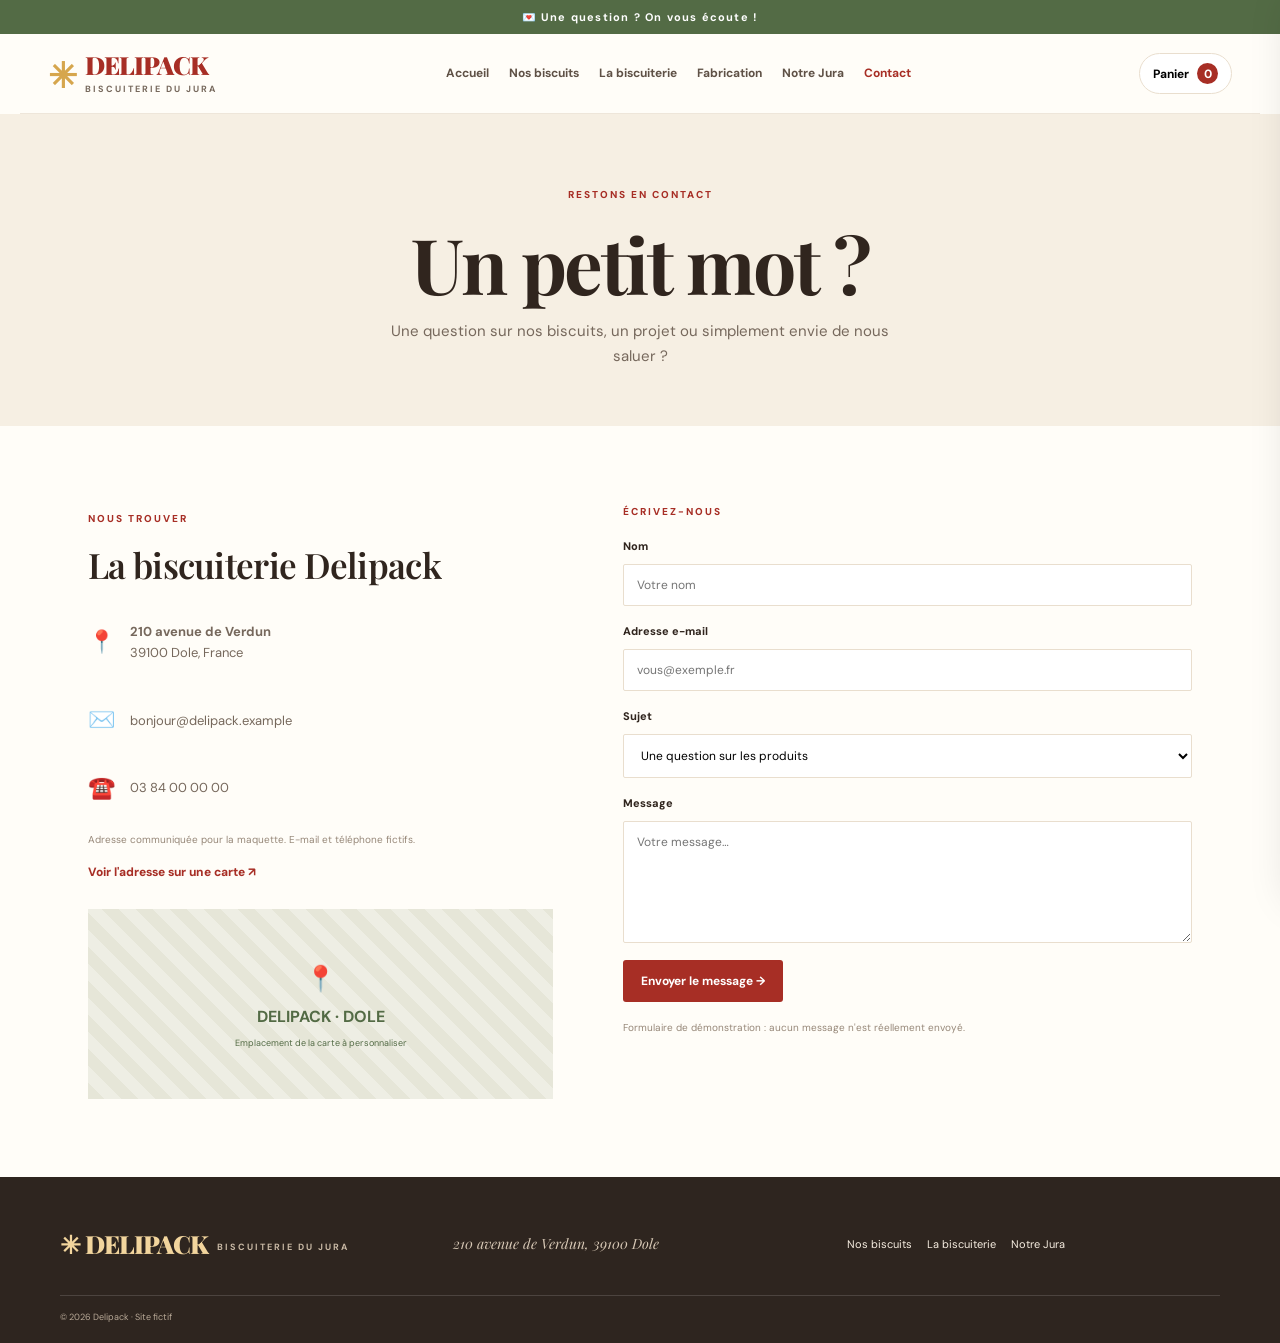
==== contact.html @ c989d58b "Add files via upload" ====
<!doctype html><html lang="fr"><head><meta charset="utf-8"><meta name="viewport" content="width=device-width,initial-scale=1"><title>Contact — Delipack</title><link rel="stylesheet" href="style.css"></head><body>
<div class="announcement">💌 Une question ? On vous écoute !</div><header class="header"><a class="logo" href="index.html"><span class="logo-icon">✳</span><span>DELIPACK<small>BISCUITERIE DU JURA</small></span></a><button class="menu-toggle">☰</button><nav class="nav"><a href="index.html">Accueil</a><a href="produits.html">Nos biscuits</a><a href="histoire.html">La biscuiterie</a><a href="fabrication.html">Fabrication</a><a href="jura.html">Notre Jura</a><a class="active" href="contact.html">Contact</a></nav><button class="cart-open">Panier <span class="cart-count">0</span></button></header>
<main><section class="page-hero"><span class="eyebrow">RESTONS EN CONTACT</span><h1>Un petit mot ?</h1><p>Une question sur nos biscuits, un projet ou simplement envie de nous saluer ?</p></section>
<section class="contact-layout section"><div class="contact-details"><span class="eyebrow">NOUS TROUVER</span><h2>La biscuiterie Delipack</h2><div class="detail-line"><span>📍</span><p><b>210 avenue de Verdun</b><br>39100 Dole, France</p></div><div class="detail-line"><span>✉️</span><p>bonjour@delipack.example</p></div><div class="detail-line"><span>☎️</span><p>03 84 00 00 00</p></div><p class="small-note">Adresse communiquée pour la maquette. E-mail et téléphone fictifs.</p><a class="text-link" target="_blank" rel="noopener" href="https://www.google.com/maps/search/?api=1&query=210+avenue+de+Verdun+39100+Dole">Voir l'adresse sur une carte ↗</a><div class="map-placeholder"><span>📍</span><b>DELIPACK · DOLE</b><small>Emplacement de la carte à personnaliser</small></div></div>
<form class="contact-form"><span class="eyebrow">ÉCRIVEZ-NOUS</span><label for="name">Nom</label><input id="name" required placeholder="Votre nom"><label for="email">Adresse e-mail</label><input id="email" type="email" required placeholder="vous@exemple.fr"><label for="topic">Sujet</label><select id="topic"><option>Une question sur les produits</option><option>Demande professionnelle</option><option>Distribution / partenariat</option><option>Autre gourmandise</option></select><label for="message">Message</label><textarea id="message" rows="6" required placeholder="Votre message…"></textarea><button class="button">Envoyer le message →</button><small class="form-feedback"></small><p class="small-note">Formulaire de démonstration : aucun message n'est réellement envoyé.</p></form></section></main>
<footer class="footer"><div class="footer-main"><a class="logo footer-logo" href="index.html">✳ DELIPACK<small>BISCUITERIE DU JURA</small></a><p>210 avenue de Verdun, 39100 Dole</p><div class="footer-links"><a href="produits.html">Nos biscuits</a><a href="histoire.html">La biscuiterie</a><a href="jura.html">Notre Jura</a></div></div><div class="footer-bottom">© 2026 Delipack · Site fictif</div></footer><div class="cart-backdrop"></div><aside class="cart-panel"><div class="cart-head"><h2>Ton panier</h2><button class="cart-close">×</button></div><div class="cart-items"></div><div class="cart-total"><span>Total</span><b>0,00 €</b></div><button class="button checkout-demo">Valider ma commande</button><small class="cart-note">Démo sans paiement.</small></aside><div class="toast"></div><script src="script.js"></script></body></html>
---- style.css ----
@import url('https://fonts.googleapis.com/css2?family=DM+Sans:wght@400;500;600;700;800&family=Playfair+Display:ital,wght@0,500;0,600;0,700;1,500;1,600&display=swap');
:root{--red:#a72e25;--red2:#c64b38;--cream:#f6efe3;--paper:#fffdf8;--ink:#30251e;--muted:#76685c;--green:#536b45;--gold:#d6a64d;--line:#e9dece;--shadow:0 18px 50px #38241612}
*{box-sizing:border-box}html{scroll-behavior:smooth}body{margin:0;background:var(--paper);color:var(--ink);font-family:'DM Sans',Arial,sans-serif;line-height:1.65}a{color:inherit}.announcement{background:var(--green);color:white;text-align:center;padding:8px 15px;font-size:11px;letter-spacing:1.2px;font-weight:700}.announcement span{opacity:.5}.header{max-width:1240px;margin:auto;padding:18px 28px;display:flex;align-items:center;justify-content:space-between;gap:22px;position:sticky;top:0;background:#fffdf8ed;backdrop-filter:blur(12px);z-index:20;border-bottom:1px solid #eee6da}.logo{display:flex;align-items:center;gap:9px;text-decoration:none;color:var(--red);font:900 25px/1 'Playfair Display',Georgia,serif;letter-spacing:-1px;white-space:nowrap}.logo-icon{font-size:35px;color:var(--gold)}.logo small{display:block;font:700 9px 'DM Sans',sans-serif;letter-spacing:2px;color:var(--muted);margin-top:6px}.nav{display:flex;align-items:center;gap:20px}.nav a{text-decoration:none;font-size:12px;font-weight:700;color:#5f5146;white-space:nowrap}.nav a:hover,.nav a.active{color:var(--red)}.cart-open{border:1px solid var(--line);background:white;padding:9px 13px;border-radius:30px;font:700 12px 'DM Sans';cursor:pointer;white-space:nowrap}.cart-count{display:inline-grid;place-items:center;background:var(--red);color:white;width:21px;height:21px;border-radius:50%;margin-left:5px}.menu-toggle{display:none;border:0;background:none;font-size:25px}.hero{max-width:1240px;margin:24px auto 62px;padding:55px 5%;background:var(--cream);min-height:490px;display:grid;grid-template-columns:1.05fr .95fr;gap:40px;align-items:center;position:relative;overflow:hidden}.eyebrow{color:var(--red);font-size:10px;font-weight:800;letter-spacing:2px}.hero h1,.page-hero h1{font:700 clamp(50px,6vw,78px)/1.02 'Playfair Display',Georgia,serif;letter-spacing:-2.5px;margin:17px 0}.hero h1 em,.page-hero h1 em{color:var(--red);font-weight:500}.hero-text>p,.page-hero p{color:var(--muted);max-width:480px;font-size:15px}.actions{display:flex;align-items:center;gap:23px;flex-wrap:wrap;margin-top:25px}.button{display:inline-flex;align-items:center;justify-content:center;gap:20px;background:var(--red);color:white;border:0;border-radius:3px;padding:13px 18px;text-decoration:none;font:700 12px 'DM Sans';cursor:pointer;transition:.2s}.button:hover{background:#7e211c;transform:translateY(-2px)}.underlink,.text-link{font-size:12px;color:var(--red);font-weight:800;text-decoration:none}.hero-points{display:flex;gap:16px;flex-wrap:wrap;margin-top:35px;color:var(--green);font-size:10px;font-weight:700}.image-placeholder{position:relative;display:flex;flex-direction:column;align-items:center;justify-content:center;text-align:center;gap:7px;color:#806c55;background:linear-gradient(135deg,#ead9bc,#f7ead4 55%,#d5d0ad);border:1px dashed #b9a17e;overflow:hidden;min-height:150px}.image-placeholder:before{content:"";position:absolute;inset:0;background:radial-gradient(circle at 25% 25%,#fff7 0 2px,transparent 3px),radial-gradient(circle at 70% 65%,#fff6 0 2px,transparent 3px);background-size:34px 34px;opacity:.6}.image-placeholder>*{position:relative;z-index:1}.image-placeholder .placeholder-icon,.image-placeholder>span{font-size:36px}.image-placeholder strong{font:600 16px 'Playfair Display'}.image-placeholder small{font:10px monospace;opacity:.75}.hero-image{min-height:350px;border:8px solid #fff9;box-shadow:var(--shadow);border-radius:3px}.hero-seal{position:absolute;right:45%;bottom:35px;width:78px;height:78px;border-radius:50%;background:var(--red);color:white;border:2px dashed #f3d7a6;display:grid;place-content:center;text-align:center;font-size:9px;line-height:1.2;transform:rotate(-12deg);box-shadow:0 5px 14px #0002}.hero-seal b{font:700 22px 'Playfair Display'}.ticker{display:flex;justify-content:center;gap:25px;flex-wrap:wrap;padding:13px;background:var(--red);color:white;font-size:10px;letter-spacing:2px;font-weight:800}.section{max-width:1160px;margin:78px auto;padding:0 28px}.section-head{display:flex;align-items:end;justify-content:space-between;margin-bottom:27px}.section h2,.feature-copy h2,.promise h2,.jura-copy h2{font:600 37px/1.16 'Playfair Display';letter-spacing:-.7px;margin:8px 0}.product-grid{display:grid;grid-template-columns:repeat(3,1fr);gap:22px}.product-card{background:white;border:1px solid var(--line);box-shadow:0 5px 22px #38241608;transition:.25s}.product-card:hover{transform:translateY(-4px);box-shadow:var(--shadow)}.product-photo{height:205px;border:0}.product-photo>span{font-size:70px;filter:drop-shadow(0 8px 7px #43281935)}.product-photo small{font:10px monospace}.product-info{padding:18px}.tag,.step{font-size:9px;letter-spacing:1.6px;color:var(--red);font-weight:800}.product-info h3{font:600 22px 'Playfair Display';margin:5px 0}.product-info p{font-size:12px;color:var(--muted);min-height:42px}.price-line{display:flex;align-items:center;justify-content:space-between;margin-top:16px}.price-line>b{color:var(--red);font-size:16px}.add-to-cart{background:var(--cream);border:0;padding:10px 12px;color:var(--red);font:700 11px 'DM Sans';cursor:pointer}.add-to-cart:hover{background:#eadcc8}.split-feature{display:grid;grid-template-columns:1fr 1fr;background:var(--green);color:white;min-height:370px}.feature-image{min-height:370px;border:0;background:linear-gradient(135deg,#a8b18b,#d9d0a8)}.feature-copy{padding:55px clamp(28px,6vw,90px);align-self:center}.feature-copy .eyebrow{color:#e6c77d}.feature-copy h2{font-size:42px}.feature-copy p{color:#e3e8d9;font-size:13px;max-width:420px}.button-light{background:#f4e7d1;color:var(--green);margin-top:15px}.promise{display:grid;grid-template-columns:.8fr 1.2fr;gap:45px;align-items:start}.promise-items{display:grid;grid-template-columns:repeat(3,1fr);gap:17px}.promise-items article{border-left:1px solid var(--line);padding-left:17px}.promise-items article>span{font-size:28px}.promise-items h3{font:600 17px 'Playfair Display'}.promise-items p{font-size:11px;color:var(--muted)}.newsletter{max-width:1100px;margin:75px auto;padding:35px;background:#edf0e6;display:flex;justify-content:space-between;align-items:center;gap:25px;flex-wrap:wrap}.newsletter h2{font:600 29px 'Playfair Display';margin:5px 0}.newsletter p{font-size:12px;color:var(--muted);margin:0}.newsletter-form{display:flex;gap:8px;flex-wrap:wrap}.newsletter input,.contact-form input,.contact-form textarea,.contact-form select,.catalog-tools input{padding:12px 13px;border:1px solid var(--line);background:white;border-radius:2px;font:12px 'DM Sans';min-width:220px}.newsletter-form .button{margin:0}.form-feedback{display:block;color:var(--green);font-size:11px;width:100%}.footer{background:#2e251f;color:#f7eee1;padding:43px max(28px,calc((100% - 1160px)/2)) 18px}.footer-main{display:grid;grid-template-columns:1fr 1fr 1fr;gap:20px;align-items:center}.footer-logo{color:#f2d59d}.footer-logo small{color:#c9b9a5}.footer-main p{font:italic 14px 'Playfair Display';color:#d8c9b6}.footer-links{display:flex;gap:15px;flex-wrap:wrap}.footer-links a{font-size:11px;text-decoration:none;color:#f7eee1}.address{grid-column:1/-1;font-size:11px;color:#d8c9b6}.footer-bottom{border-top:1px solid #ffffff24;margin-top:28px;padding-top:14px;display:flex;justify-content:space-between;color:#b9aa98;font-size:9px}.page-hero{background:var(--cream);text-align:center;padding:66px 20px 58px}.page-hero p{margin:0 auto;max-width:540px}.crumb{font-size:9px;letter-spacing:2px;color:#9a8876;margin-top:30px}.crumb span{color:var(--red);padding:0 8px}.catalog-tools{display:flex;justify-content:space-between;gap:18px;flex-wrap:wrap;margin-bottom:25px}.filters{display:flex;gap:7px;flex-wrap:wrap}.filter{border:1px solid var(--line);background:white;padding:9px 14px;font:700 10px 'DM Sans';cursor:pointer}.filter.active,.filter:hover{background:var(--green);color:white;border-color:var(--green)}.catalog-tools input{min-width:240px}.catalog-grid{grid-template-columns:repeat(3,1fr)}.no-results{text-align:center;padding:30px;background:var(--cream)}.disclaimer,.small-note{font-size:10px;color:#968778}.disclaimer{text-align:center;margin-top:30px}.story{display:grid;grid-template-columns:.9fr 1.1fr;gap:55px;align-items:center}.story-photo{min-height:360px}.story h2,.contact-details h2{font:600 35px 'Playfair Display';margin:10px 0}.story p{font-size:13px;color:var(--muted)}.timeline{max-width:850px}.timeline-list{margin-top:25px}.timeline-list article{display:grid;grid-template-columns:65px 1fr;gap:18px;padding:18px 0;border-top:1px solid var(--line)}.timeline-list article>b{font:600 30px 'Playfair Display';color:var(--red)}.timeline-list h3{font:600 19px 'Playfair Display';margin:0}.timeline-list p{font-size:12px;color:var(--muted);margin:5px 0}.process{max-width:960px;margin:auto}.process article{display:grid;grid-template-columns:280px 1fr;gap:40px;align-items:center;padding:22px 0;border-bottom:1px solid var(--line)}.process-img{min-height:180px}.process-text h2{font:600 27px 'Playfair Display';margin:5px 0}.process-text p{font-size:13px;color:var(--muted);max-width:560px}.packaging-band{background:var(--cream);padding:55px max(28px,calc((100% - 1160px)/2))}.packaging-band>div:first-child p{font-size:13px;color:var(--muted)}.pack-levels{display:grid;grid-template-columns:repeat(3,1fr);gap:18px;margin-top:25px}.pack-levels article{background:white;padding:14px}.pack-levels article>b{font-size:9px;letter-spacing:1.5px;color:var(--red)}.pack-img{min-height:145px;margin-top:10px}.pack-levels h3{font:600 17px 'Playfair Display';margin:10px 0 0}.pack-levels p{font-size:11px;color:var(--muted);margin:3px 0}.jura-mosaic{display:grid;grid-template-columns:1.3fr 1fr;grid-template-rows:190px 190px;gap:16px}.jura-large{grid-row:span 2;min-height:396px}.jura-small{min-height:190px}.jura-copy h2{margin-bottom:25px}.local-cards{display:grid;grid-template-columns:repeat(3,1fr);gap:20px}.local-cards article{padding:22px;border:1px solid var(--line);background:white}.local-cards span{font-size:30px}.local-cards h3{font:600 19px 'Playfair Display'}.local-cards p{font-size:12px;color:var(--muted)}.quote-block{text-align:center;background:var(--green);color:white;padding:55px 20px}.quote-block p{font:italic 25px 'Playfair Display';margin:0 0 8px}.quote-block small{font-size:10px;color:#e4e8d9}.contact-layout{display:grid;grid-template-columns:.9fr 1.1fr;gap:70px}.detail-line{display:flex;gap:15px;align-items:center;margin:20px 0}.detail-line>span{font-size:22px}.detail-line p{font-size:13px;color:var(--muted)}.map-placeholder{height:190px;margin-top:25px;background:repeating-linear-gradient(45deg,#e6e6d8,#e6e6d8 12px,#eeeeE4 12px,#eeeeE4 24px);display:flex;flex-direction:column;align-items:center;justify-content:center;color:var(--green);gap:5px}.map-placeholder span{font-size:25px}.map-placeholder small{font-size:9px}.contact-form{display:flex;flex-direction:column;gap:9px}.contact-form label{font-size:11px;font-weight:800;margin-top:7px}.contact-form textarea{resize:vertical}.contact-form .button{align-self:flex-start;margin-top:8px}.contact-form .small-note{margin:0}.cart-backdrop{position:fixed;inset:0;background:#1e1712a6;z-index:40;opacity:0;pointer-events:none;transition:.25s}.cart-panel{position:fixed;z-index:41;right:0;top:0;height:100vh;width:min(420px,100%);background:var(--paper);padding:25px;transform:translateX(105%);transition:.3s;display:flex;flex-direction:column;box-shadow:-10px 0 40px #0002}.cart-visible .cart-backdrop{opacity:1;pointer-events:auto}.cart-visible .cart-panel{transform:translateX(0)}.cart-head{display:flex;justify-content:space-between;align-items:center;border-bottom:1px solid var(--line);padding-bottom:15px}.cart-head h2{font:600 27px 'Playfair Display';margin:0}.cart-close{font-size:28px;border:0;background:none;cursor:pointer}.cart-items{overflow:auto;flex:1;padding:15px 0}.cart-row{display:grid;grid-template-columns:1fr auto;gap:10px;padding:12px 0;border-bottom:1px solid var(--line)}.cart-row strong{font:600 15px 'Playfair Display'}.cart-row small{display:block;color:var(--muted);font-size:11px}.qty-controls{display:flex;align-items:center;gap:8px}.qty-controls button{border:1px solid var(--line);background:white;width:25px;height:25px;cursor:pointer}.cart-total{display:flex;justify-content:space-between;padding:15px 0;font-weight:800;border-top:1px solid var(--line)}.cart-total b{color:var(--red)}.cart-note{font-size:10px;color:var(--muted);margin-top:10px}.checkout-demo{width:100%}.toast{position:fixed;bottom:22px;left:50%;transform:translate(-50%,20px);background:#30251e;color:white;padding:12px 18px;border-radius:3px;font-size:12px;opacity:0;pointer-events:none;transition:.25s;z-index:60}.toast.show{opacity:1;transform:translate(-50%,0)}
@media(max-width:980px){.nav{gap:11px}.nav a{font-size:10px}.hero-seal{right:43%}.promise{grid-template-columns:1fr}.footer-main{grid-template-columns:1fr 1fr}.footer-links{grid-column:1/-1}}
@media(max-width:760px){.header{padding:13px 18px;flex-wrap:wrap}.menu-toggle{display:block;order:3}.nav{display:none;order:4;width:100%;flex-direction:column;align-items:flex-start;padding:10px 0}.nav.open{display:flex}.cart-open{margin-left:auto}.hero{margin:12px;padding:35px 22px;grid-template-columns:1fr;gap:24px}.hero-image{min-height:250px}.hero-seal{right:18px;bottom:25px}.hero h1{font-size:54px}.section{margin:55px auto;padding:0 18px}.section-head{align-items:flex-start;gap:15px;flex-direction:column}.product-grid,.catalog-grid{grid-template-columns:1fr}.split-feature{grid-template-columns:1fr}.feature-image{min-height:240px}.feature-copy{padding:35px 25px}.promise-items{grid-template-columns:1fr}.promise-items article{border-left:0;border-top:1px solid var(--line);padding:15px 0}.newsletter{margin:45px 12px;padding:25px}.newsletter-form{width:100%}.newsletter-form input{width:100%}.footer-main{grid-template-columns:1fr}.footer-links{grid-column:auto}.footer-bottom{gap:10px;flex-direction:column}.page-hero{padding:50px 18px}.page-hero h1{font-size:52px}.story,.contact-layout{grid-template-columns:1fr;gap:28px}.story-photo{min-height:250px}.process article{grid-template-columns:1fr;gap:15px}.process-img{min-height:210px}.packaging-band{padding:40px 18px}.pack-levels{grid-template-columns:1fr}.jura-mosaic{grid-template-columns:1fr;grid-template-rows:220px 160px 160px}.jura-large{grid-row:auto;min-height:220px}.jura-small{min-height:160px}.local-cards{grid-template-columns:1fr}.catalog-tools{flex-direction:column}.catalog-tools input{width:100%}}
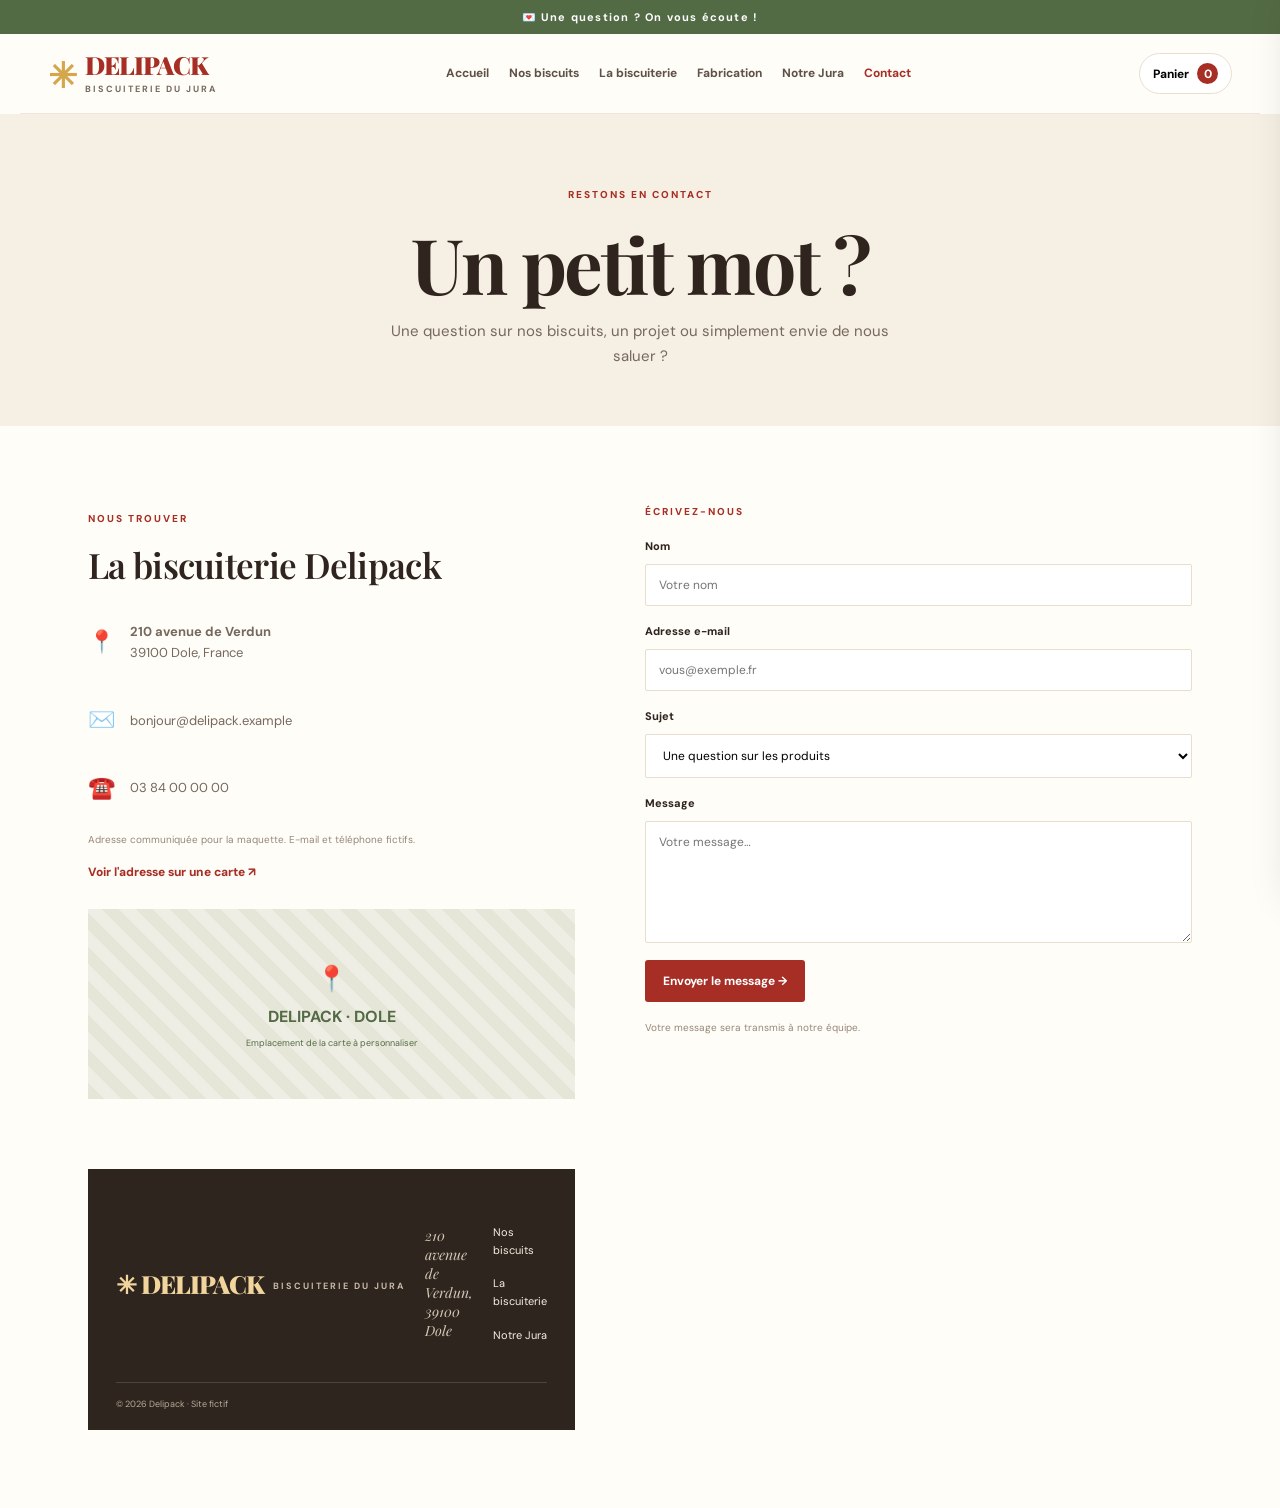
==== commit 193862df: "Update contact.html" ====
--- a/contact.html
+++ b/contact.html
@@ -2,5 +2,54 @@
 <div class="announcement">💌 Une question ? On vous écoute !</div><header class="header"><a class="logo" href="index.html"><span class="logo-icon">✳</span><span>DELIPACK<small>BISCUITERIE DU JURA</small></span></a><button class="menu-toggle">☰</button><nav class="nav"><a href="index.html">Accueil</a><a href="produits.html">Nos biscuits</a><a href="histoire.html">La biscuiterie</a><a href="fabrication.html">Fabrication</a><a href="jura.html">Notre Jura</a><a class="active" href="contact.html">Contact</a></nav><button class="cart-open">Panier <span class="cart-count">0</span></button></header>
 <main><section class="page-hero"><span class="eyebrow">RESTONS EN CONTACT</span><h1>Un petit mot ?</h1><p>Une question sur nos biscuits, un projet ou simplement envie de nous saluer ?</p></section>
 <section class="contact-layout section"><div class="contact-details"><span class="eyebrow">NOUS TROUVER</span><h2>La biscuiterie Delipack</h2><div class="detail-line"><span>📍</span><p><b>210 avenue de Verdun</b><br>39100 Dole, France</p></div><div class="detail-line"><span>✉️</span><p>bonjour@delipack.example</p></div><div class="detail-line"><span>☎️</span><p>03 84 00 00 00</p></div><p class="small-note">Adresse communiquée pour la maquette. E-mail et téléphone fictifs.</p><a class="text-link" target="_blank" rel="noopener" href="https://www.google.com/maps/search/?api=1&query=210+avenue+de+Verdun+39100+Dole">Voir l'adresse sur une carte ↗</a><div class="map-placeholder"><span>📍</span><b>DELIPACK · DOLE</b><small>Emplacement de la carte à personnaliser</small></div></div>
-<form class="contact-form"><span class="eyebrow">ÉCRIVEZ-NOUS</span><label for="name">Nom</label><input id="name" required placeholder="Votre nom"><label for="email">Adresse e-mail</label><input id="email" type="email" required placeholder="vous@exemple.fr"><label for="topic">Sujet</label><select id="topic"><option>Une question sur les produits</option><option>Demande professionnelle</option><option>Distribution / partenariat</option><option>Autre gourmandise</option></select><label for="message">Message</label><textarea id="message" rows="6" required placeholder="Votre message…"></textarea><button class="button">Envoyer le message →</button><small class="form-feedback"></small><p class="small-note">Formulaire de démonstration : aucun message n'est réellement envoyé.</p></form></section></main>
-<footer class="footer"><div class="footer-main"><a class="logo footer-logo" href="index.html">✳ DELIPACK<small>BISCUITERIE DU JURA</small></a><p>210 avenue de Verdun, 39100 Dole</p><div class="footer-links"><a href="produits.html">Nos biscuits</a><a href="histoire.html">La biscuiterie</a><a href="jura.html">Notre Jura</a></div></div><div class="footer-bottom">© 2026 Delipack · Site fictif</div></footer><div class="cart-backdrop"></div><aside class="cart-panel"><div class="cart-head"><h2>Ton panier</h2><button class="cart-close">×</button></div><div class="cart-items"></div><div class="cart-total"><span>Total</span><b>0,00 €</b></div><button class="button checkout-demo">Valider ma commande</button><small class="cart-note">Démo sans paiement.</small></aside><div class="toast"></div><script src="script.js"></script></body></html>+
+<form class="contact-form"
+      action="https://formsubmit.co/lorenzonuez@gmail.com"
+      method="POST">
+
+    <span class="eyebrow">ÉCRIVEZ-NOUS</span>
+
+    <!-- Paramètres des e-mails -->
+    <input type="hidden" name="_subject"
+           value="Nouveau message - Site DELIPACK">
+
+    <input type="hidden" name="_template"
+           value="table">
+
+    <!-- Protection anti-spam -->
+    <input type="text" name="_honey"
+           style="display:none">
+
+    <label for="name">Nom</label>
+    <input id="name" name="name" type="text"
+           required placeholder="Votre nom">
+
+    <label for="email">Adresse e-mail</label>
+    <input id="email" name="email" type="email"
+           required placeholder="vous@exemple.fr">
+
+    <label for="topic">Sujet</label>
+    <select id="topic" name="topic">
+        <option>Une question sur les produits</option>
+        <option>Demande professionnelle</option>
+        <option>Distribution / partenariat</option>
+        <option>Autre gourmandise</option>
+    </select>
+
+    <label for="message">Message</label>
+    <textarea id="message" name="message"
+              rows="6" required
+              placeholder="Votre message…"></textarea>
+
+    <button class="button" type="submit">
+        Envoyer le message →
+    </button>
+
+    <small class="form-feedback"></small>
+
+    <p class="small-note">
+        Votre message sera transmis à notre équipe.
+    </p>
+
+</form>
+<footer class="footer"><div class="footer-main"><a class="logo footer-logo" href="index.html">✳ DELIPACK<small>BISCUITERIE DU JURA</small></a><p>210 avenue de Verdun, 39100 Dole</p><div class="footer-links"><a href="produits.html">Nos biscuits</a><a href="histoire.html">La biscuiterie</a><a href="jura.html">Notre Jura</a></div></div><div class="footer-bottom">© 2026 Delipack · Site fictif</div></footer><div class="cart-backdrop"></div><aside class="cart-panel"><div class="cart-head"><h2>Ton panier</h2><button class="cart-close">×</button></div><div class="cart-items"></div><div class="cart-total"><span>Total</span><b>0,00 €</b></div><button class="button checkout-demo">Valider ma commande</button><small class="cart-note">Démo sans paiement.</small></aside><div class="toast"></div><script src="script.js"></script></body></html>
--- a/style.css
+++ b/style.css
@@ -1,5 +1,1379 @@
 @import url('https://fonts.googleapis.com/css2?family=DM+Sans:wght@400;500;600;700;800&family=Playfair+Display:ital,wght@0,500;0,600;0,700;1,500;1,600&display=swap');
-:root{--red:#a72e25;--red2:#c64b38;--cream:#f6efe3;--paper:#fffdf8;--ink:#30251e;--muted:#76685c;--green:#536b45;--gold:#d6a64d;--line:#e9dece;--shadow:0 18px 50px #38241612}
-*{box-sizing:border-box}html{scroll-behavior:smooth}body{margin:0;background:var(--paper);color:var(--ink);font-family:'DM Sans',Arial,sans-serif;line-height:1.65}a{color:inherit}.announcement{background:var(--green);color:white;text-align:center;padding:8px 15px;font-size:11px;letter-spacing:1.2px;font-weight:700}.announcement span{opacity:.5}.header{max-width:1240px;margin:auto;padding:18px 28px;display:flex;align-items:center;justify-content:space-between;gap:22px;position:sticky;top:0;background:#fffdf8ed;backdrop-filter:blur(12px);z-index:20;border-bottom:1px solid #eee6da}.logo{display:flex;align-items:center;gap:9px;text-decoration:none;color:var(--red);font:900 25px/1 'Playfair Display',Georgia,serif;letter-spacing:-1px;white-space:nowrap}.logo-icon{font-size:35px;color:var(--gold)}.logo small{display:block;font:700 9px 'DM Sans',sans-serif;letter-spacing:2px;color:var(--muted);margin-top:6px}.nav{display:flex;align-items:center;gap:20px}.nav a{text-decoration:none;font-size:12px;font-weight:700;color:#5f5146;white-space:nowrap}.nav a:hover,.nav a.active{color:var(--red)}.cart-open{border:1px solid var(--line);background:white;padding:9px 13px;border-radius:30px;font:700 12px 'DM Sans';cursor:pointer;white-space:nowrap}.cart-count{display:inline-grid;place-items:center;background:var(--red);color:white;width:21px;height:21px;border-radius:50%;margin-left:5px}.menu-toggle{display:none;border:0;background:none;font-size:25px}.hero{max-width:1240px;margin:24px auto 62px;padding:55px 5%;background:var(--cream);min-height:490px;display:grid;grid-template-columns:1.05fr .95fr;gap:40px;align-items:center;position:relative;overflow:hidden}.eyebrow{color:var(--red);font-size:10px;font-weight:800;letter-spacing:2px}.hero h1,.page-hero h1{font:700 clamp(50px,6vw,78px)/1.02 'Playfair Display',Georgia,serif;letter-spacing:-2.5px;margin:17px 0}.hero h1 em,.page-hero h1 em{color:var(--red);font-weight:500}.hero-text>p,.page-hero p{color:var(--muted);max-width:480px;font-size:15px}.actions{display:flex;align-items:center;gap:23px;flex-wrap:wrap;margin-top:25px}.button{display:inline-flex;align-items:center;justify-content:center;gap:20px;background:var(--red);color:white;border:0;border-radius:3px;padding:13px 18px;text-decoration:none;font:700 12px 'DM Sans';cursor:pointer;transition:.2s}.button:hover{background:#7e211c;transform:translateY(-2px)}.underlink,.text-link{font-size:12px;color:var(--red);font-weight:800;text-decoration:none}.hero-points{display:flex;gap:16px;flex-wrap:wrap;margin-top:35px;color:var(--green);font-size:10px;font-weight:700}.image-placeholder{position:relative;display:flex;flex-direction:column;align-items:center;justify-content:center;text-align:center;gap:7px;color:#806c55;background:linear-gradient(135deg,#ead9bc,#f7ead4 55%,#d5d0ad);border:1px dashed #b9a17e;overflow:hidden;min-height:150px}.image-placeholder:before{content:"";position:absolute;inset:0;background:radial-gradient(circle at 25% 25%,#fff7 0 2px,transparent 3px),radial-gradient(circle at 70% 65%,#fff6 0 2px,transparent 3px);background-size:34px 34px;opacity:.6}.image-placeholder>*{position:relative;z-index:1}.image-placeholder .placeholder-icon,.image-placeholder>span{font-size:36px}.image-placeholder strong{font:600 16px 'Playfair Display'}.image-placeholder small{font:10px monospace;opacity:.75}.hero-image{min-height:350px;border:8px solid #fff9;box-shadow:var(--shadow);border-radius:3px}.hero-seal{position:absolute;right:45%;bottom:35px;width:78px;height:78px;border-radius:50%;background:var(--red);color:white;border:2px dashed #f3d7a6;display:grid;place-content:center;text-align:center;font-size:9px;line-height:1.2;transform:rotate(-12deg);box-shadow:0 5px 14px #0002}.hero-seal b{font:700 22px 'Playfair Display'}.ticker{display:flex;justify-content:center;gap:25px;flex-wrap:wrap;padding:13px;background:var(--red);color:white;font-size:10px;letter-spacing:2px;font-weight:800}.section{max-width:1160px;margin:78px auto;padding:0 28px}.section-head{display:flex;align-items:end;justify-content:space-between;margin-bottom:27px}.section h2,.feature-copy h2,.promise h2,.jura-copy h2{font:600 37px/1.16 'Playfair Display';letter-spacing:-.7px;margin:8px 0}.product-grid{display:grid;grid-template-columns:repeat(3,1fr);gap:22px}.product-card{background:white;border:1px solid var(--line);box-shadow:0 5px 22px #38241608;transition:.25s}.product-card:hover{transform:translateY(-4px);box-shadow:var(--shadow)}.product-photo{height:205px;border:0}.product-photo>span{font-size:70px;filter:drop-shadow(0 8px 7px #43281935)}.product-photo small{font:10px monospace}.product-info{padding:18px}.tag,.step{font-size:9px;letter-spacing:1.6px;color:var(--red);font-weight:800}.product-info h3{font:600 22px 'Playfair Display';margin:5px 0}.product-info p{font-size:12px;color:var(--muted);min-height:42px}.price-line{display:flex;align-items:center;justify-content:space-between;margin-top:16px}.price-line>b{color:var(--red);font-size:16px}.add-to-cart{background:var(--cream);border:0;padding:10px 12px;color:var(--red);font:700 11px 'DM Sans';cursor:pointer}.add-to-cart:hover{background:#eadcc8}.split-feature{display:grid;grid-template-columns:1fr 1fr;background:var(--green);color:white;min-height:370px}.feature-image{min-height:370px;border:0;background:linear-gradient(135deg,#a8b18b,#d9d0a8)}.feature-copy{padding:55px clamp(28px,6vw,90px);align-self:center}.feature-copy .eyebrow{color:#e6c77d}.feature-copy h2{font-size:42px}.feature-copy p{color:#e3e8d9;font-size:13px;max-width:420px}.button-light{background:#f4e7d1;color:var(--green);margin-top:15px}.promise{display:grid;grid-template-columns:.8fr 1.2fr;gap:45px;align-items:start}.promise-items{display:grid;grid-template-columns:repeat(3,1fr);gap:17px}.promise-items article{border-left:1px solid var(--line);padding-left:17px}.promise-items article>span{font-size:28px}.promise-items h3{font:600 17px 'Playfair Display'}.promise-items p{font-size:11px;color:var(--muted)}.newsletter{max-width:1100px;margin:75px auto;padding:35px;background:#edf0e6;display:flex;justify-content:space-between;align-items:center;gap:25px;flex-wrap:wrap}.newsletter h2{font:600 29px 'Playfair Display';margin:5px 0}.newsletter p{font-size:12px;color:var(--muted);margin:0}.newsletter-form{display:flex;gap:8px;flex-wrap:wrap}.newsletter input,.contact-form input,.contact-form textarea,.contact-form select,.catalog-tools input{padding:12px 13px;border:1px solid var(--line);background:white;border-radius:2px;font:12px 'DM Sans';min-width:220px}.newsletter-form .button{margin:0}.form-feedback{display:block;color:var(--green);font-size:11px;width:100%}.footer{background:#2e251f;color:#f7eee1;padding:43px max(28px,calc((100% - 1160px)/2)) 18px}.footer-main{display:grid;grid-template-columns:1fr 1fr 1fr;gap:20px;align-items:center}.footer-logo{color:#f2d59d}.footer-logo small{color:#c9b9a5}.footer-main p{font:italic 14px 'Playfair Display';color:#d8c9b6}.footer-links{display:flex;gap:15px;flex-wrap:wrap}.footer-links a{font-size:11px;text-decoration:none;color:#f7eee1}.address{grid-column:1/-1;font-size:11px;color:#d8c9b6}.footer-bottom{border-top:1px solid #ffffff24;margin-top:28px;padding-top:14px;display:flex;justify-content:space-between;color:#b9aa98;font-size:9px}.page-hero{background:var(--cream);text-align:center;padding:66px 20px 58px}.page-hero p{margin:0 auto;max-width:540px}.crumb{font-size:9px;letter-spacing:2px;color:#9a8876;margin-top:30px}.crumb span{color:var(--red);padding:0 8px}.catalog-tools{display:flex;justify-content:space-between;gap:18px;flex-wrap:wrap;margin-bottom:25px}.filters{display:flex;gap:7px;flex-wrap:wrap}.filter{border:1px solid var(--line);background:white;padding:9px 14px;font:700 10px 'DM Sans';cursor:pointer}.filter.active,.filter:hover{background:var(--green);color:white;border-color:var(--green)}.catalog-tools input{min-width:240px}.catalog-grid{grid-template-columns:repeat(3,1fr)}.no-results{text-align:center;padding:30px;background:var(--cream)}.disclaimer,.small-note{font-size:10px;color:#968778}.disclaimer{text-align:center;margin-top:30px}.story{display:grid;grid-template-columns:.9fr 1.1fr;gap:55px;align-items:center}.story-photo{min-height:360px}.story h2,.contact-details h2{font:600 35px 'Playfair Display';margin:10px 0}.story p{font-size:13px;color:var(--muted)}.timeline{max-width:850px}.timeline-list{margin-top:25px}.timeline-list article{display:grid;grid-template-columns:65px 1fr;gap:18px;padding:18px 0;border-top:1px solid var(--line)}.timeline-list article>b{font:600 30px 'Playfair Display';color:var(--red)}.timeline-list h3{font:600 19px 'Playfair Display';margin:0}.timeline-list p{font-size:12px;color:var(--muted);margin:5px 0}.process{max-width:960px;margin:auto}.process article{display:grid;grid-template-columns:280px 1fr;gap:40px;align-items:center;padding:22px 0;border-bottom:1px solid var(--line)}.process-img{min-height:180px}.process-text h2{font:600 27px 'Playfair Display';margin:5px 0}.process-text p{font-size:13px;color:var(--muted);max-width:560px}.packaging-band{background:var(--cream);padding:55px max(28px,calc((100% - 1160px)/2))}.packaging-band>div:first-child p{font-size:13px;color:var(--muted)}.pack-levels{display:grid;grid-template-columns:repeat(3,1fr);gap:18px;margin-top:25px}.pack-levels article{background:white;padding:14px}.pack-levels article>b{font-size:9px;letter-spacing:1.5px;color:var(--red)}.pack-img{min-height:145px;margin-top:10px}.pack-levels h3{font:600 17px 'Playfair Display';margin:10px 0 0}.pack-levels p{font-size:11px;color:var(--muted);margin:3px 0}.jura-mosaic{display:grid;grid-template-columns:1.3fr 1fr;grid-template-rows:190px 190px;gap:16px}.jura-large{grid-row:span 2;min-height:396px}.jura-small{min-height:190px}.jura-copy h2{margin-bottom:25px}.local-cards{display:grid;grid-template-columns:repeat(3,1fr);gap:20px}.local-cards article{padding:22px;border:1px solid var(--line);background:white}.local-cards span{font-size:30px}.local-cards h3{font:600 19px 'Playfair Display'}.local-cards p{font-size:12px;color:var(--muted)}.quote-block{text-align:center;background:var(--green);color:white;padding:55px 20px}.quote-block p{font:italic 25px 'Playfair Display';margin:0 0 8px}.quote-block small{font-size:10px;color:#e4e8d9}.contact-layout{display:grid;grid-template-columns:.9fr 1.1fr;gap:70px}.detail-line{display:flex;gap:15px;align-items:center;margin:20px 0}.detail-line>span{font-size:22px}.detail-line p{font-size:13px;color:var(--muted)}.map-placeholder{height:190px;margin-top:25px;background:repeating-linear-gradient(45deg,#e6e6d8,#e6e6d8 12px,#eeeeE4 12px,#eeeeE4 24px);display:flex;flex-direction:column;align-items:center;justify-content:center;color:var(--green);gap:5px}.map-placeholder span{font-size:25px}.map-placeholder small{font-size:9px}.contact-form{display:flex;flex-direction:column;gap:9px}.contact-form label{font-size:11px;font-weight:800;margin-top:7px}.contact-form textarea{resize:vertical}.contact-form .button{align-self:flex-start;margin-top:8px}.contact-form .small-note{margin:0}.cart-backdrop{position:fixed;inset:0;background:#1e1712a6;z-index:40;opacity:0;pointer-events:none;transition:.25s}.cart-panel{position:fixed;z-index:41;right:0;top:0;height:100vh;width:min(420px,100%);background:var(--paper);padding:25px;transform:translateX(105%);transition:.3s;display:flex;flex-direction:column;box-shadow:-10px 0 40px #0002}.cart-visible .cart-backdrop{opacity:1;pointer-events:auto}.cart-visible .cart-panel{transform:translateX(0)}.cart-head{display:flex;justify-content:space-between;align-items:center;border-bottom:1px solid var(--line);padding-bottom:15px}.cart-head h2{font:600 27px 'Playfair Display';margin:0}.cart-close{font-size:28px;border:0;background:none;cursor:pointer}.cart-items{overflow:auto;flex:1;padding:15px 0}.cart-row{display:grid;grid-template-columns:1fr auto;gap:10px;padding:12px 0;border-bottom:1px solid var(--line)}.cart-row strong{font:600 15px 'Playfair Display'}.cart-row small{display:block;color:var(--muted);font-size:11px}.qty-controls{display:flex;align-items:center;gap:8px}.qty-controls button{border:1px solid var(--line);background:white;width:25px;height:25px;cursor:pointer}.cart-total{display:flex;justify-content:space-between;padding:15px 0;font-weight:800;border-top:1px solid var(--line)}.cart-total b{color:var(--red)}.cart-note{font-size:10px;color:var(--muted);margin-top:10px}.checkout-demo{width:100%}.toast{position:fixed;bottom:22px;left:50%;transform:translate(-50%,20px);background:#30251e;color:white;padding:12px 18px;border-radius:3px;font-size:12px;opacity:0;pointer-events:none;transition:.25s;z-index:60}.toast.show{opacity:1;transform:translate(-50%,0)}
-@media(max-width:980px){.nav{gap:11px}.nav a{font-size:10px}.hero-seal{right:43%}.promise{grid-template-columns:1fr}.footer-main{grid-template-columns:1fr 1fr}.footer-links{grid-column:1/-1}}
-@media(max-width:760px){.header{padding:13px 18px;flex-wrap:wrap}.menu-toggle{display:block;order:3}.nav{display:none;order:4;width:100%;flex-direction:column;align-items:flex-start;padding:10px 0}.nav.open{display:flex}.cart-open{margin-left:auto}.hero{margin:12px;padding:35px 22px;grid-template-columns:1fr;gap:24px}.hero-image{min-height:250px}.hero-seal{right:18px;bottom:25px}.hero h1{font-size:54px}.section{margin:55px auto;padding:0 18px}.section-head{align-items:flex-start;gap:15px;flex-direction:column}.product-grid,.catalog-grid{grid-template-columns:1fr}.split-feature{grid-template-columns:1fr}.feature-image{min-height:240px}.feature-copy{padding:35px 25px}.promise-items{grid-template-columns:1fr}.promise-items article{border-left:0;border-top:1px solid var(--line);padding:15px 0}.newsletter{margin:45px 12px;padding:25px}.newsletter-form{width:100%}.newsletter-form input{width:100%}.footer-main{grid-template-columns:1fr}.footer-links{grid-column:auto}.footer-bottom{gap:10px;flex-direction:column}.page-hero{padding:50px 18px}.page-hero h1{font-size:52px}.story,.contact-layout{grid-template-columns:1fr;gap:28px}.story-photo{min-height:250px}.process article{grid-template-columns:1fr;gap:15px}.process-img{min-height:210px}.packaging-band{padding:40px 18px}.pack-levels{grid-template-columns:1fr}.jura-mosaic{grid-template-columns:1fr;grid-template-rows:220px 160px 160px}.jura-large{grid-row:auto;min-height:220px}.jura-small{min-height:160px}.local-cards{grid-template-columns:1fr}.catalog-tools{flex-direction:column}.catalog-tools input{width:100%}}
+
+/* =========================================
+   1. VARIABLES ET BASE
+========================================= */
+
+:root {
+    --red: #a72e25;
+    --red2: #c64b38;
+    --cream: #f6efe3;
+    --paper: #fffdf8;
+    --ink: #30251e;
+    --muted: #76685c;
+    --green: #536b45;
+    --gold: #d6a64d;
+    --line: #e9dece;
+    --shadow: 0 18px 50px #38241612;
+}
+
+* {
+    box-sizing: border-box;
+}
+
+html {
+    scroll-behavior: smooth;
+}
+
+body {
+    margin: 0;
+    background: var(--paper);
+    color: var(--ink);
+    font-family: 'DM Sans', Arial, sans-serif;
+    line-height: 1.65;
+}
+
+a {
+    color: inherit;
+}
+
+/* =========================================
+   2. BANDEAU ET EN-TÊTE
+========================================= */
+
+.announcement {
+    background: var(--green);
+    color: white;
+    text-align: center;
+    padding: 8px 15px;
+    font-size: 11px;
+    letter-spacing: 1.2px;
+    font-weight: 700;
+}
+
+.announcement span {
+    opacity: .5;
+}
+
+.header {
+    max-width: 1240px;
+    margin: auto;
+    padding: 18px 28px;
+    display: flex;
+    align-items: center;
+    justify-content: space-between;
+    gap: 22px;
+    position: sticky;
+    top: 0;
+    background: #fffdf8ed;
+    backdrop-filter: blur(12px);
+    z-index: 20;
+    border-bottom: 1px solid #eee6da;
+}
+
+.logo {
+    display: flex;
+    align-items: center;
+    gap: 9px;
+    text-decoration: none;
+    color: var(--red);
+    font: 900 25px/1 'Playfair Display', Georgia, serif;
+    letter-spacing: -1px;
+    white-space: nowrap;
+}
+
+.logo-icon {
+    font-size: 35px;
+    color: var(--gold);
+}
+
+.logo small {
+    display: block;
+    font: 700 9px 'DM Sans', sans-serif;
+    letter-spacing: 2px;
+    color: var(--muted);
+    margin-top: 6px;
+}
+
+.nav {
+    display: flex;
+    align-items: center;
+    gap: 20px;
+}
+
+.nav a {
+    text-decoration: none;
+    font-size: 12px;
+    font-weight: 700;
+    color: #5f5146;
+    white-space: nowrap;
+}
+
+.nav a:hover,
+.nav a.active {
+    color: var(--red);
+}
+
+.cart-open {
+    border: 1px solid var(--line);
+    background: white;
+    padding: 9px 13px;
+    border-radius: 30px;
+    font: 700 12px 'DM Sans';
+    cursor: pointer;
+    white-space: nowrap;
+}
+
+.cart-count {
+    display: inline-grid;
+    place-items: center;
+    background: var(--red);
+    color: white;
+    width: 21px;
+    height: 21px;
+    border-radius: 50%;
+    margin-left: 5px;
+}
+
+.menu-toggle {
+    display: none;
+    border: 0;
+    background: none;
+    font-size: 25px;
+}
+
+/* =========================================
+   3. ACCUEIL ET BANNIÈRE PRINCIPALE
+========================================= */
+
+.hero {
+    max-width: 1240px;
+    margin: 24px auto 62px;
+    padding: 55px 5%;
+    background: var(--cream);
+    min-height: 490px;
+    display: grid;
+    grid-template-columns: 1.05fr .95fr;
+    gap: 40px;
+    align-items: center;
+    position: relative;
+    overflow: hidden;
+}
+
+.eyebrow {
+    color: var(--red);
+    font-size: 10px;
+    font-weight: 800;
+    letter-spacing: 2px;
+}
+
+.hero h1,
+.page-hero h1 {
+    font: 700 clamp(50px, 6vw, 78px)/1.02 'Playfair Display', Georgia, serif;
+    letter-spacing: -2.5px;
+    margin: 17px 0;
+}
+
+.hero h1 em,
+.page-hero h1 em {
+    color: var(--red);
+    font-weight: 500;
+}
+
+.hero-text > p,
+.page-hero p {
+    color: var(--muted);
+    max-width: 480px;
+    font-size: 15px;
+}
+
+.actions {
+    display: flex;
+    align-items: center;
+    gap: 23px;
+    flex-wrap: wrap;
+    margin-top: 25px;
+}
+
+.button {
+    display: inline-flex;
+    align-items: center;
+    justify-content: center;
+    gap: 20px;
+    background: var(--red);
+    color: white;
+    border: 0;
+    border-radius: 3px;
+    padding: 13px 18px;
+    text-decoration: none;
+    font: 700 12px 'DM Sans';
+    cursor: pointer;
+    transition: .2s;
+}
+
+.button:hover {
+    background: #7e211c;
+    transform: translateY(-2px);
+}
+
+.underlink,
+.text-link {
+    font-size: 12px;
+    color: var(--red);
+    font-weight: 800;
+    text-decoration: none;
+}
+
+.hero-points {
+    display: flex;
+    gap: 16px;
+    flex-wrap: wrap;
+    margin-top: 35px;
+    color: var(--green);
+    font-size: 10px;
+    font-weight: 700;
+}
+
+/* =========================================
+   4. EMPLACEMENTS D'IMAGES
+========================================= */
+
+.image-placeholder {
+    position: relative;
+    display: flex;
+    flex-direction: column;
+    align-items: center;
+    justify-content: center;
+    text-align: center;
+    gap: 7px;
+    color: #806c55;
+    background: linear-gradient(135deg, #ead9bc, #f7ead4 55%, #d5d0ad);
+    border: 1px dashed #b9a17e;
+    overflow: hidden;
+    min-height: 150px;
+}
+
+.image-placeholder:before {
+    content: "";
+    position: absolute;
+    inset: 0;
+    background:
+        radial-gradient(circle at 25% 25%, #fff7 0 2px, transparent 3px),
+        radial-gradient(circle at 70% 65%, #fff6 0 2px, transparent 3px);
+    background-size: 34px 34px;
+    opacity: .6;
+}
+
+.image-placeholder > * {
+    position: relative;
+    z-index: 1;
+}
+
+.image-placeholder .placeholder-icon,
+.image-placeholder > span {
+    font-size: 36px;
+}
+
+.image-placeholder strong {
+    font: 600 16px 'Playfair Display';
+}
+
+.image-placeholder small {
+    font: 10px monospace;
+    opacity: .75;
+}
+
+.hero-image {
+    min-height: 350px;
+    border: 8px solid #fff9;
+    box-shadow: var(--shadow);
+    border-radius: 3px;
+}
+
+.hero-seal {
+    position: absolute;
+    right: 45%;
+    bottom: 35px;
+    width: 78px;
+    height: 78px;
+    border-radius: 50%;
+    background: var(--red);
+    color: white;
+    border: 2px dashed #f3d7a6;
+    display: grid;
+    place-content: center;
+    text-align: center;
+    font-size: 9px;
+    line-height: 1.2;
+    transform: rotate(-12deg);
+    box-shadow: 0 5px 14px #0002;
+}
+
+.hero-seal b {
+    font: 700 22px 'Playfair Display';
+}
+
+/* =========================================
+   5. BANDEAU DÉFILANT
+========================================= */
+
+.ticker {
+    display: flex;
+    justify-content: center;
+    gap: 25px;
+    flex-wrap: wrap;
+    padding: 13px;
+    background: var(--red);
+    color: white;
+    font-size: 10px;
+    letter-spacing: 2px;
+    font-weight: 800;
+}
+
+/* =========================================
+   6. SECTIONS ET TITRES
+========================================= */
+
+.section {
+    max-width: 1160px;
+    margin: 78px auto;
+    padding: 0 28px;
+}
+
+.section-head {
+    display: flex;
+    align-items: end;
+    justify-content: space-between;
+    margin-bottom: 27px;
+}
+
+.section h2,
+.feature-copy h2,
+.promise h2,
+.jura-copy h2 {
+    font: 600 37px/1.16 'Playfair Display';
+    letter-spacing: -.7px;
+    margin: 8px 0;
+}
+
+/* =========================================
+   7. PRODUITS
+========================================= */
+
+.product-grid {
+    display: grid;
+    grid-template-columns: repeat(3, 1fr);
+    gap: 22px;
+}
+
+.product-card {
+    background: white;
+    border: 1px solid var(--line);
+    box-shadow: 0 5px 22px #38241608;
+    transition: .25s;
+}
+
+.product-card:hover {
+    transform: translateY(-4px);
+    box-shadow: var(--shadow);
+}
+
+.product-photo {
+    height: 205px;
+    border: 0;
+}
+
+.product-photo > span {
+    font-size: 70px;
+    filter: drop-shadow(0 8px 7px #43281935);
+}
+
+.product-photo small {
+    font: 10px monospace;
+}
+
+.product-info {
+    padding: 18px;
+}
+
+.tag,
+.step {
+    font-size: 9px;
+    letter-spacing: 1.6px;
+    color: var(--red);
+    font-weight: 800;
+}
+
+.product-info h3 {
+    font: 600 22px 'Playfair Display';
+    margin: 5px 0;
+}
+
+.product-info p {
+    font-size: 12px;
+    color: var(--muted);
+    min-height: 42px;
+}
+
+.price-line {
+    display: flex;
+    align-items: center;
+    justify-content: space-between;
+    margin-top: 16px;
+}
+
+.price-line > b {
+    color: var(--red);
+    font-size: 16px;
+}
+
+.add-to-cart {
+    background: var(--cream);
+    border: 0;
+    padding: 10px 12px;
+    color: var(--red);
+    font: 700 11px 'DM Sans';
+    cursor: pointer;
+}
+
+.add-to-cart:hover {
+    background: #eadcc8;
+}
+
+/* =========================================
+   8. PRÉSENTATION DE L'ENTREPRISE
+========================================= */
+
+.split-feature {
+    display: grid;
+    grid-template-columns: 1fr 1fr;
+    background: var(--green);
+    color: white;
+    min-height: 370px;
+}
+
+.feature-image {
+    min-height: 370px;
+    border: 0;
+    background: linear-gradient(135deg, #a8b18b, #d9d0a8);
+}
+
+.feature-copy {
+    padding: 55px clamp(28px, 6vw, 90px);
+    align-self: center;
+}
+
+.feature-copy .eyebrow {
+    color: #e6c77d;
+}
+
+.feature-copy h2 {
+    font-size: 42px;
+}
+
+.feature-copy p {
+    color: #e3e8d9;
+    font-size: 13px;
+    max-width: 420px;
+}
+
+.button-light {
+    background: #f4e7d1;
+    color: var(--green);
+    margin-top: 15px;
+}
+
+/* =========================================
+   9. ENGAGEMENTS
+========================================= */
+
+.promise {
+    display: grid;
+    grid-template-columns: .8fr 1.2fr;
+    gap: 45px;
+    align-items: start;
+}
+
+.promise-items {
+    display: grid;
+    grid-template-columns: repeat(3, 1fr);
+    gap: 17px;
+}
+
+.promise-items article {
+    border-left: 1px solid var(--line);
+    padding-left: 17px;
+}
+
+.promise-items article > span {
+    font-size: 28px;
+}
+
+.promise-items h3 {
+    font: 600 17px 'Playfair Display';
+}
+
+.promise-items p {
+    font-size: 11px;
+    color: var(--muted);
+}
+
+/* =========================================
+   10. NEWSLETTER
+========================================= */
+
+.newsletter {
+    max-width: 1100px;
+    margin: 75px auto;
+    padding: 35px;
+    background: #edf0e6;
+    display: flex;
+    justify-content: space-between;
+    align-items: center;
+    gap: 25px;
+    flex-wrap: wrap;
+}
+
+.newsletter h2 {
+    font: 600 29px 'Playfair Display';
+    margin: 5px 0;
+}
+
+.newsletter p {
+    font-size: 12px;
+    color: var(--muted);
+    margin: 0;
+}
+
+.newsletter-form {
+    display: flex;
+    gap: 8px;
+    flex-wrap: wrap;
+}
+
+.newsletter input,
+.contact-form input,
+.contact-form textarea,
+.contact-form select,
+.catalog-tools input {
+    padding: 12px 13px;
+    border: 1px solid var(--line);
+    background: white;
+    border-radius: 2px;
+    font: 12px 'DM Sans';
+    min-width: 220px;
+}
+
+.newsletter-form .button {
+    margin: 0;
+}
+
+.form-feedback {
+    display: block;
+    color: var(--green);
+    font-size: 11px;
+    width: 100%;
+}
+
+/* =========================================
+   11. PIED DE PAGE
+========================================= */
+
+.footer {
+    background: #2e251f;
+    color: #f7eee1;
+    padding: 43px max(28px, calc((100% - 1160px)/2)) 18px;
+}
+
+.footer-main {
+    display: grid;
+    grid-template-columns: 1fr 1fr 1fr;
+    gap: 20px;
+    align-items: center;
+}
+
+.footer-logo {
+    color: #f2d59d;
+}
+
+.footer-logo small {
+    color: #c9b9a5;
+}
+
+.footer-main p {
+    font: italic 14px 'Playfair Display';
+    color: #d8c9b6;
+}
+
+.footer-links {
+    display: flex;
+    gap: 15px;
+    flex-wrap: wrap;
+}
+
+.footer-links a {
+    font-size: 11px;
+    text-decoration: none;
+    color: #f7eee1;
+}
+
+.address {
+    grid-column: 1 / -1;
+    font-size: 11px;
+    color: #d8c9b6;
+}
+
+.footer-bottom {
+    border-top: 1px solid #ffffff24;
+    margin-top: 28px;
+    padding-top: 14px;
+    display: flex;
+    justify-content: space-between;
+    color: #b9aa98;
+    font-size: 9px;
+}
+
+/* =========================================
+   12. EN-TÊTES DES PAGES
+========================================= */
+
+.page-hero {
+    background: var(--cream);
+    text-align: center;
+    padding: 66px 20px 58px;
+}
+
+.page-hero p {
+    margin: 0 auto;
+    max-width: 540px;
+}
+
+.crumb {
+    font-size: 9px;
+    letter-spacing: 2px;
+    color: #9a8876;
+    margin-top: 30px;
+}
+
+.crumb span {
+    color: var(--red);
+    padding: 0 8px;
+}
+
+/* =========================================
+   13. CATALOGUE ET FILTRES
+========================================= */
+
+.catalog-tools {
+    display: flex;
+    justify-content: space-between;
+    gap: 18px;
+    flex-wrap: wrap;
+    margin-bottom: 25px;
+}
+
+.filters {
+    display: flex;
+    gap: 7px;
+    flex-wrap: wrap;
+}
+
+.filter {
+    border: 1px solid var(--line);
+    background: white;
+    padding: 9px 14px;
+    font: 700 10px 'DM Sans';
+    cursor: pointer;
+}
+
+.filter.active,
+.filter:hover {
+    background: var(--green);
+    color: white;
+    border-color: var(--green);
+}
+
+.catalog-tools input {
+    min-width: 240px;
+}
+
+.catalog-grid {
+    grid-template-columns: repeat(3, 1fr);
+}
+
+.no-results {
+    text-align: center;
+    padding: 30px;
+    background: var(--cream);
+}
+
+.disclaimer,
+.small-note {
+    font-size: 10px;
+    color: #968778;
+}
+
+.disclaimer {
+    text-align: center;
+    margin-top: 30px;
+}
+
+/* =========================================
+   14. HISTOIRE DE LA BISCUITERIE
+========================================= */
+
+.story {
+    display: grid;
+    grid-template-columns: .9fr 1.1fr;
+    gap: 55px;
+    align-items: center;
+}
+
+.story-photo {
+    min-height: 360px;
+}
+
+.story h2,
+.contact-details h2 {
+    font: 600 35px 'Playfair Display';
+    margin: 10px 0;
+}
+
+.story p {
+    font-size: 13px;
+    color: var(--muted);
+}
+
+/* =========================================
+   15. CHRONOLOGIE
+========================================= */
+
+.timeline {
+    max-width: 850px;
+}
+
+.timeline-list {
+    margin-top: 25px;
+}
+
+.timeline-list article {
+    display: grid;
+    grid-template-columns: 65px 1fr;
+    gap: 18px;
+    padding: 18px 0;
+    border-top: 1px solid var(--line);
+}
+
+.timeline-list article > b {
+    font: 600 30px 'Playfair Display';
+    color: var(--red);
+}
+
+.timeline-list h3 {
+    font: 600 19px 'Playfair Display';
+    margin: 0;
+}
+
+.timeline-list p {
+    font-size: 12px;
+    color: var(--muted);
+    margin: 5px 0;
+}
+
+/* =========================================
+   16. FABRICATION
+========================================= */
+
+.process {
+    max-width: 960px;
+    margin: auto;
+}
+
+.process article {
+    display: grid;
+    grid-template-columns: 280px 1fr;
+    gap: 40px;
+    align-items: center;
+    padding: 22px 0;
+    border-bottom: 1px solid var(--line);
+}
+
+.process-img {
+    min-height: 180px;
+}
+
+.process-text h2 {
+    font: 600 27px 'Playfair Display';
+    margin: 5px 0;
+}
+
+.process-text p {
+    font-size: 13px;
+    color: var(--muted);
+    max-width: 560px;
+}
+
+/* =========================================
+   17. EMBALLAGES
+========================================= */
+
+.packaging-band {
+    background: var(--cream);
+    padding: 55px max(28px, calc((100% - 1160px)/2));
+}
+
+.packaging-band > div:first-child p {
+    font-size: 13px;
+    color: var(--muted);
+}
+
+.pack-levels {
+    display: grid;
+    grid-template-columns: repeat(3, 1fr);
+    gap: 18px;
+    margin-top: 25px;
+}
+
+.pack-levels article {
+    background: white;
+    padding: 14px;
+}
+
+.pack-levels article > b {
+    font-size: 9px;
+    letter-spacing: 1.5px;
+    color: var(--red);
+}
+
+.pack-img {
+    min-height: 145px;
+    margin-top: 10px;
+}
+
+.pack-levels h3 {
+    font: 600 17px 'Playfair Display';
+    margin: 10px 0 0;
+}
+
+.pack-levels p {
+    font-size: 11px;
+    color: var(--muted);
+    margin: 3px 0;
+}
+
+/* =========================================
+   18. MOSAÏQUE PHOTOGRAPHIQUE DU JURA
+========================================= */
+
+.jura-mosaic {
+    display: grid;
+    grid-template-columns: 1.2fr 1fr;
+    gap: 16px;
+    align-items: start;
+}
+
+/* Grande image à gauche */
+
+.jura-large {
+    width: 100%;
+    min-width: 0;
+}
+
+/* Colonne de droite */
+
+.jura-side {
+    display: flex;
+    flex-direction: column;
+    gap: 16px;
+    min-width: 0;
+}
+
+/* Toutes les images conservent leurs proportions */
+
+.jura-mosaic img {
+    display: block;
+    width: 100%;
+    height: auto;
+    max-width: 100%;
+}
+
+.jura-copy h2 {
+    margin-bottom: 25px;
+}
+
+/* =========================================
+   19. CARTES LOCALES
+========================================= */
+
+.local-cards {
+    display: grid;
+    grid-template-columns: repeat(3, 1fr);
+    gap: 20px;
+}
+
+.local-cards article {
+    padding: 22px;
+    border: 1px solid var(--line);
+    background: white;
+}
+
+.local-cards span {
+    font-size: 30px;
+}
+
+.local-cards h3 {
+    font: 600 19px 'Playfair Display';
+}
+
+.local-cards p {
+    font-size: 12px;
+    color: var(--muted);
+}
+
+/* =========================================
+   20. CITATION
+========================================= */
+
+.quote-block {
+    text-align: center;
+    background: var(--green);
+    color: white;
+    padding: 55px 20px;
+}
+
+.quote-block p {
+    font: italic 25px 'Playfair Display';
+    margin: 0 0 8px;
+}
+
+.quote-block small {
+    font-size: 10px;
+    color: #e4e8d9;
+}
+
+/* =========================================
+   21. CONTACT
+========================================= */
+
+.contact-layout {
+    display: grid;
+    grid-template-columns: .9fr 1.1fr;
+    gap: 70px;
+}
+
+.detail-line {
+    display: flex;
+    gap: 15px;
+    align-items: center;
+    margin: 20px 0;
+}
+
+.detail-line > span {
+    font-size: 22px;
+}
+
+.detail-line p {
+    font-size: 13px;
+    color: var(--muted);
+}
+
+.map-placeholder {
+    height: 190px;
+    margin-top: 25px;
+    background: repeating-linear-gradient(
+        45deg,
+        #e6e6d8,
+        #e6e6d8 12px,
+        #eeeee4 12px,
+        #eeeee4 24px
+    );
+    display: flex;
+    flex-direction: column;
+    align-items: center;
+    justify-content: center;
+    color: var(--green);
+    gap: 5px;
+}
+
+.map-placeholder span {
+    font-size: 25px;
+}
+
+.map-placeholder small {
+    font-size: 9px;
+}
+
+.contact-form {
+    display: flex;
+    flex-direction: column;
+    gap: 9px;
+}
+
+.contact-form label {
+    font-size: 11px;
+    font-weight: 800;
+    margin-top: 7px;
+}
+
+.contact-form textarea {
+    resize: vertical;
+}
+
+.contact-form .button {
+    align-self: flex-start;
+    margin-top: 8px;
+}
+
+.contact-form .small-note {
+    margin: 0;
+}
+
+/* =========================================
+   22. PANIER
+========================================= */
+
+.cart-backdrop {
+    position: fixed;
+    inset: 0;
+    background: #1e1712a6;
+    z-index: 40;
+    opacity: 0;
+    pointer-events: none;
+    transition: .25s;
+}
+
+.cart-panel {
+    position: fixed;
+    z-index: 41;
+    right: 0;
+    top: 0;
+    height: 100vh;
+    width: min(420px, 100%);
+    background: var(--paper);
+    padding: 25px;
+    transform: translateX(105%);
+    transition: .3s;
+    display: flex;
+    flex-direction: column;
+    box-shadow: -10px 0 40px #0002;
+}
+
+.cart-visible .cart-backdrop {
+    opacity: 1;
+    pointer-events: auto;
+}
+
+.cart-visible .cart-panel {
+    transform: translateX(0);
+}
+
+.cart-head {
+    display: flex;
+    justify-content: space-between;
+    align-items: center;
+    border-bottom: 1px solid var(--line);
+    padding-bottom: 15px;
+}
+
+.cart-head h2 {
+    font: 600 27px 'Playfair Display';
+    margin: 0;
+}
+
+.cart-close {
+    font-size: 28px;
+    border: 0;
+    background: none;
+    cursor: pointer;
+}
+
+.cart-items {
+    overflow: auto;
+    flex: 1;
+    padding: 15px 0;
+}
+
+.cart-row {
+    display: grid;
+    grid-template-columns: 1fr auto;
+    gap: 10px;
+    padding: 12px 0;
+    border-bottom: 1px solid var(--line);
+}
+
+.cart-row strong {
+    font: 600 15px 'Playfair Display';
+}
+
+.cart-row small {
+    display: block;
+    color: var(--muted);
+    font-size: 11px;
+}
+
+.qty-controls {
+    display: flex;
+    align-items: center;
+    gap: 8px;
+}
+
+.qty-controls button {
+    border: 1px solid var(--line);
+    background: white;
+    width: 25px;
+    height: 25px;
+    cursor: pointer;
+}
+
+.cart-total {
+    display: flex;
+    justify-content: space-between;
+    padding: 15px 0;
+    font-weight: 800;
+    border-top: 1px solid var(--line);
+}
+
+.cart-total b {
+    color: var(--red);
+}
+
+.cart-note {
+    font-size: 10px;
+    color: var(--muted);
+    margin-top: 10px;
+}
+
+.checkout-demo {
+    width: 100%;
+}
+
+/* =========================================
+   23. NOTIFICATIONS
+========================================= */
+
+.toast {
+    position: fixed;
+    bottom: 22px;
+    left: 50%;
+    transform: translate(-50%, 20px);
+    background: #30251e;
+    color: white;
+    padding: 12px 18px;
+    border-radius: 3px;
+    font-size: 12px;
+    opacity: 0;
+    pointer-events: none;
+    transition: .25s;
+    z-index: 60;
+}
+
+.toast.show {
+    opacity: 1;
+    transform: translate(-50%, 0);
+}
+
+/* =========================================
+   24. TABLETTES
+========================================= */
+
+@media (max-width: 980px) {
+
+    .nav {
+        gap: 11px;
+    }
+
+    .nav a {
+        font-size: 10px;
+    }
+
+    .hero-seal {
+        right: 43%;
+    }
+
+    .promise {
+        grid-template-columns: 1fr;
+    }
+
+    .footer-main {
+        grid-template-columns: 1fr 1fr;
+    }
+
+    .footer-links {
+        grid-column: 1 / -1;
+    }
+}
+
+/* =========================================
+   25. TÉLÉPHONES
+========================================= */
+
+@media (max-width: 760px) {
+
+    .header {
+        padding: 13px 18px;
+        flex-wrap: wrap;
+    }
+
+    .menu-toggle {
+        display: block;
+        order: 3;
+    }
+
+    .nav {
+        display: none;
+        order: 4;
+        width: 100%;
+        flex-direction: column;
+        align-items: flex-start;
+        padding: 10px 0;
+    }
+
+    .nav.open {
+        display: flex;
+    }
+
+    .cart-open {
+        margin-left: auto;
+    }
+
+    .hero {
+        margin: 12px;
+        padding: 35px 22px;
+        grid-template-columns: 1fr;
+        gap: 24px;
+    }
+
+    .hero-image {
+        min-height: 250px;
+    }
+
+    .hero-seal {
+        right: 18px;
+        bottom: 25px;
+    }
+
+    .hero h1 {
+        font-size: 54px;
+    }
+
+    .section {
+        margin: 55px auto;
+        padding: 0 18px;
+    }
+
+    .section-head {
+        align-items: flex-start;
+        gap: 15px;
+        flex-direction: column;
+    }
+
+    .product-grid,
+    .catalog-grid {
+        grid-template-columns: 1fr;
+    }
+
+    .split-feature {
+        grid-template-columns: 1fr;
+    }
+
+    .feature-image {
+        min-height: 240px;
+    }
+
+    .feature-copy {
+        padding: 35px 25px;
+    }
+
+    .promise-items {
+        grid-template-columns: 1fr;
+    }
+
+    .promise-items article {
+        border-left: 0;
+        border-top: 1px solid var(--line);
+        padding: 15px 0;
+    }
+
+    .newsletter {
+        margin: 45px 12px;
+        padding: 25px;
+    }
+
+    .newsletter-form {
+        width: 100%;
+    }
+
+    .newsletter-form input {
+        width: 100%;
+    }
+
+    .footer-main {
+        grid-template-columns: 1fr;
+    }
+
+    .footer-links {
+        grid-column: auto;
+    }
+
+    .footer-bottom {
+        gap: 10px;
+        flex-direction: column;
+    }
+
+    .page-hero {
+        padding: 50px 18px;
+    }
+
+    .page-hero h1 {
+        font-size: 52px;
+    }
+
+    .story,
+    .contact-layout {
+        grid-template-columns: 1fr;
+        gap: 28px;
+    }
+
+    .story-photo {
+        min-height: 250px;
+    }
+
+    .process article {
+        grid-template-columns: 1fr;
+        gap: 15px;
+    }
+
+    .process-img {
+        min-height: 210px;
+    }
+
+    .packaging-band {
+        padding: 40px 18px;
+    }
+
+    .pack-levels {
+        grid-template-columns: 1fr;
+    }
+
+    /* Mosaïque du Jura sur téléphone */
+
+    .jura-mosaic {
+        grid-template-columns: 1fr;
+    }
+
+    .jura-side {
+        gap: 16px;
+    }
+
+    .local-cards {
+        grid-template-columns: 1fr;
+    }
+
+    .catalog-tools {
+        flex-direction: column;
+    }
+
+    .catalog-tools input {
+        width: 100%;
+    }
+}
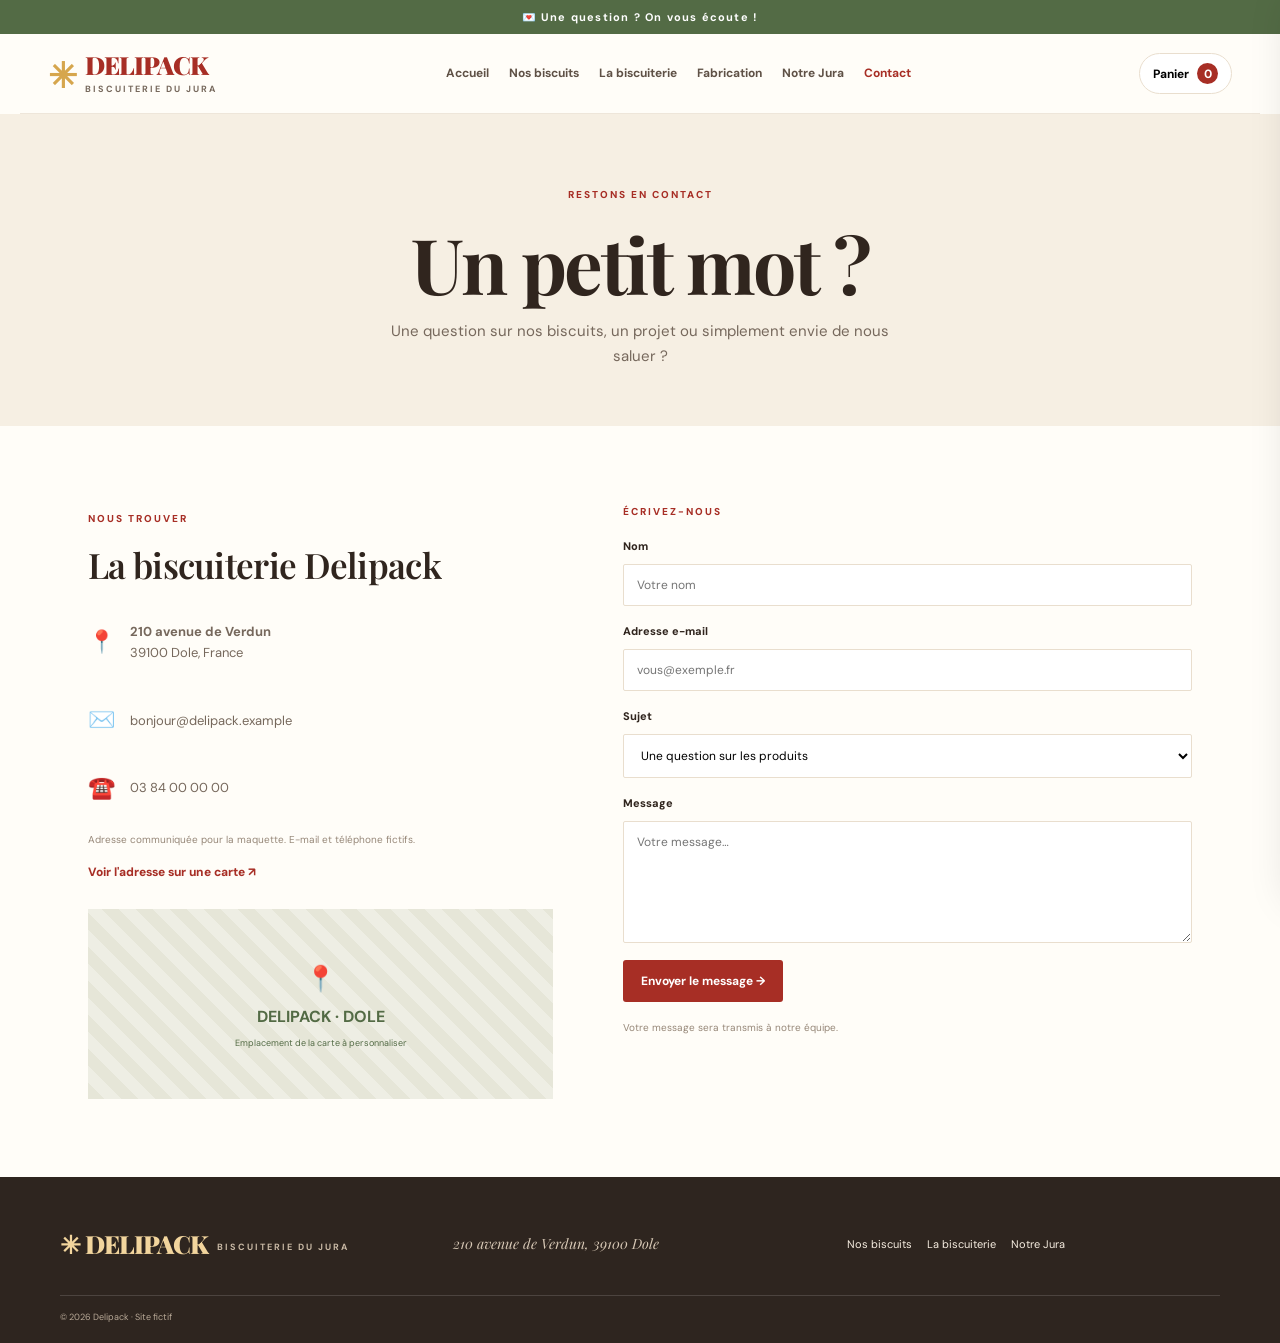
==== commit 0b35f244: "Update contact.html" ====
--- a/contact.html
+++ b/contact.html
@@ -1,55 +1,56 @@
 <!doctype html><html lang="fr"><head><meta charset="utf-8"><meta name="viewport" content="width=device-width,initial-scale=1"><title>Contact — Delipack</title><link rel="stylesheet" href="style.css"></head><body>
 <div class="announcement">💌 Une question ? On vous écoute !</div><header class="header"><a class="logo" href="index.html"><span class="logo-icon">✳</span><span>DELIPACK<small>BISCUITERIE DU JURA</small></span></a><button class="menu-toggle">☰</button><nav class="nav"><a href="index.html">Accueil</a><a href="produits.html">Nos biscuits</a><a href="histoire.html">La biscuiterie</a><a href="fabrication.html">Fabrication</a><a href="jura.html">Notre Jura</a><a class="active" href="contact.html">Contact</a></nav><button class="cart-open">Panier <span class="cart-count">0</span></button></header>
 <main><section class="page-hero"><span class="eyebrow">RESTONS EN CONTACT</span><h1>Un petit mot ?</h1><p>Une question sur nos biscuits, un projet ou simplement envie de nous saluer ?</p></section>
-<section class="contact-layout section"><div class="contact-details"><span class="eyebrow">NOUS TROUVER</span><h2>La biscuiterie Delipack</h2><div class="detail-line"><span>📍</span><p><b>210 avenue de Verdun</b><br>39100 Dole, France</p></div><div class="detail-line"><span>✉️</span><p>bonjour@delipack.example</p></div><div class="detail-line"><span>☎️</span><p>03 84 00 00 00</p></div><p class="small-note">Adresse communiquée pour la maquette. E-mail et téléphone fictifs.</p><a class="text-link" target="_blank" rel="noopener" href="https://www.google.com/maps/search/?api=1&query=210+avenue+de+Verdun+39100+Dole">Voir l'adresse sur une carte ↗</a><div class="map-placeholder"><span>📍</span><b>DELIPACK · DOLE</b><small>Emplacement de la carte à personnaliser</small></div></div>
-
-<form class="contact-form"
-      action="https://formsubmit.co/lorenzonuez@gmail.com"
-      method="POST">
-
-    <span class="eyebrow">ÉCRIVEZ-NOUS</span>
-
-    <!-- Paramètres des e-mails -->
-    <input type="hidden" name="_subject"
-           value="Nouveau message - Site DELIPACK">
-
-    <input type="hidden" name="_template"
-           value="table">
-
-    <!-- Protection anti-spam -->
-    <input type="text" name="_honey"
-           style="display:none">
-
-    <label for="name">Nom</label>
-    <input id="name" name="name" type="text"
-           required placeholder="Votre nom">
-
-    <label for="email">Adresse e-mail</label>
-    <input id="email" name="email" type="email"
-           required placeholder="vous@exemple.fr">
-
-    <label for="topic">Sujet</label>
-    <select id="topic" name="topic">
-        <option>Une question sur les produits</option>
-        <option>Demande professionnelle</option>
-        <option>Distribution / partenariat</option>
-        <option>Autre gourmandise</option>
-    </select>
-
-    <label for="message">Message</label>
-    <textarea id="message" name="message"
-              rows="6" required
-              placeholder="Votre message…"></textarea>
-
-    <button class="button" type="submit">
-        Envoyer le message →
-    </button>
-
-    <small class="form-feedback"></small>
-
-    <p class="small-note">
-        Votre message sera transmis à notre équipe.
-    </p>
-
-</form>
+<section class="contact-layout section">
+      <div class="contact-details"><span class="eyebrow">NOUS TROUVER</span><h2>La biscuiterie Delipack</h2><div class="detail-line"><span>📍</span><p><b>210 avenue de Verdun</b><br>39100 Dole, France</p></div><div class="detail-line"><span>✉️</span><p>bonjour@delipack.example</p></div><div class="detail-line"><span>☎️</span><p>03 84 00 00 00</p></div><p class="small-note">Adresse communiquée pour la maquette. E-mail et téléphone fictifs.</p><a class="text-link" target="_blank" rel="noopener" href="https://www.google.com/maps/search/?api=1&query=210+avenue+de+Verdun+39100+Dole">Voir l'adresse sur une carte ↗</a><div class="map-placeholder"><span>📍</span><b>DELIPACK · DOLE</b><small>Emplacement de la carte à personnaliser</small></div></div>
+            <form class="contact-form"
+                  action="https://formsubmit.co/lorenzonuez@gmail.com"
+                  method="POST">
+            
+                <span class="eyebrow">ÉCRIVEZ-NOUS</span>
+            
+                <!-- Paramètres des e-mails -->
+                <input type="hidden" name="_subject"
+                       value="Nouveau message - Site DELIPACK">
+            
+                <input type="hidden" name="_template"
+                       value="table">
+            
+                <!-- Protection anti-spam -->
+                <input type="text" name="_honey"
+                       style="display:none">
+            
+                <label for="name">Nom</label>
+                <input id="name" name="name" type="text"
+                       required placeholder="Votre nom">
+            
+                <label for="email">Adresse e-mail</label>
+                <input id="email" name="email" type="email"
+                       required placeholder="vous@exemple.fr">
+            
+                <label for="topic">Sujet</label>
+                <select id="topic" name="topic">
+                    <option>Une question sur les produits</option>
+                    <option>Demande professionnelle</option>
+                    <option>Distribution / partenariat</option>
+                    <option>Autre gourmandise</option>
+                </select>
+            
+                <label for="message">Message</label>
+                <textarea id="message" name="message"
+                          rows="6" required
+                          placeholder="Votre message…"></textarea>
+            
+                <button class="button" type="submit">
+                    Envoyer le message →
+                </button>
+            
+                <small class="form-feedback"></small>
+            
+                <p class="small-note">
+                    Votre message sera transmis à notre équipe.
+                </p>
+            </form>
+      </section>
+</main>
 <footer class="footer"><div class="footer-main"><a class="logo footer-logo" href="index.html">✳ DELIPACK<small>BISCUITERIE DU JURA</small></a><p>210 avenue de Verdun, 39100 Dole</p><div class="footer-links"><a href="produits.html">Nos biscuits</a><a href="histoire.html">La biscuiterie</a><a href="jura.html">Notre Jura</a></div></div><div class="footer-bottom">© 2026 Delipack · Site fictif</div></footer><div class="cart-backdrop"></div><aside class="cart-panel"><div class="cart-head"><h2>Ton panier</h2><button class="cart-close">×</button></div><div class="cart-items"></div><div class="cart-total"><span>Total</span><b>0,00 €</b></div><button class="button checkout-demo">Valider ma commande</button><small class="cart-note">Démo sans paiement.</small></aside><div class="toast"></div><script src="script.js"></script></body></html>
